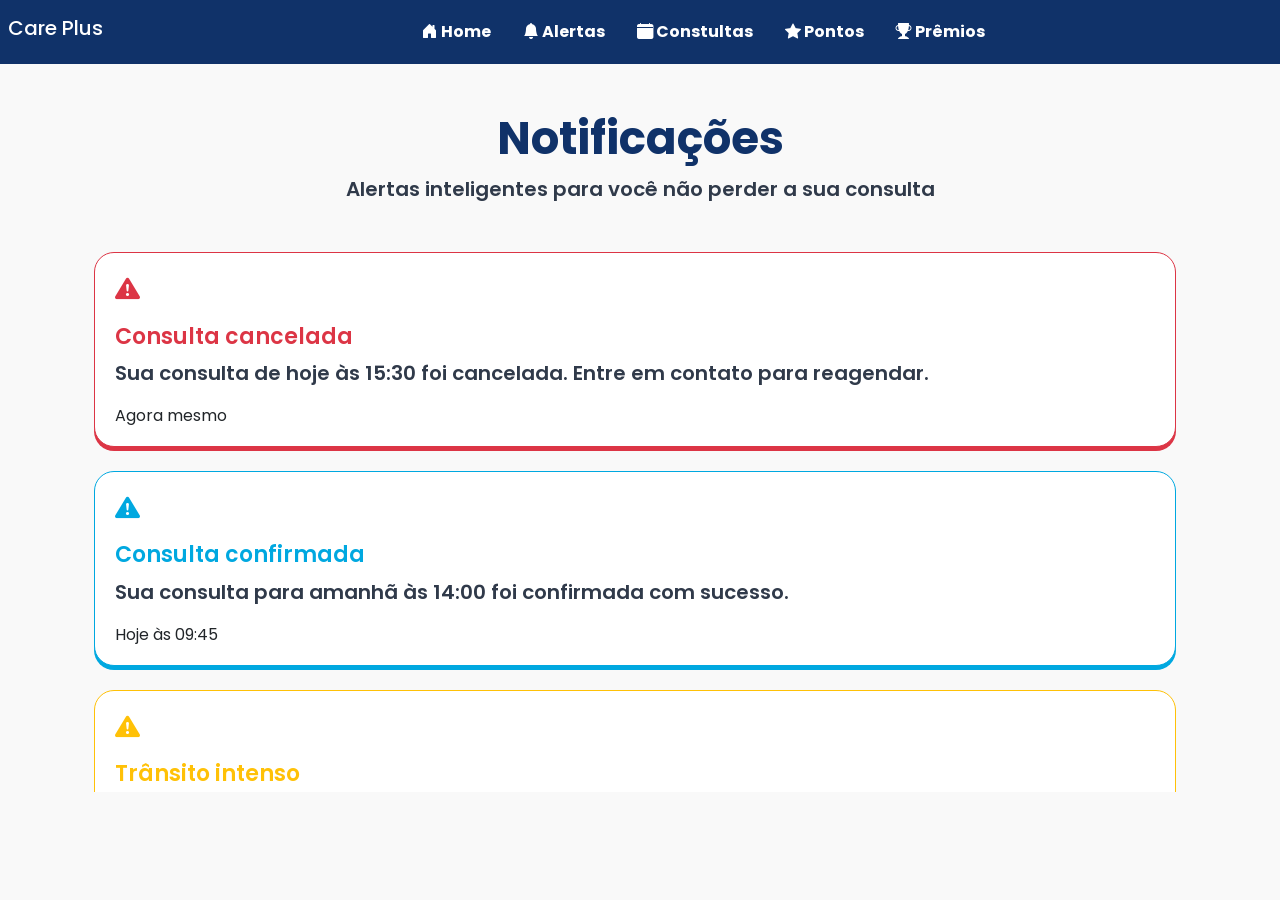
==== pages/alertas.html @ dc88d5b7 "Tela de notificações" ====
<!DOCTYPE html>
<html lang="pt-br">

<head>
    <meta charset="UTF-8">
    <meta name="viewport" content="width=device-width, initial-scale=1.0">
    <title>Alertas</title>
    <link href="https://cdn.jsdelivr.net/npm/bootstrap@5.3.3/dist/css/bootstrap.min.css" rel="stylesheet">
    <link rel="stylesheet" href="https://cdn.jsdelivr.net/npm/bootstrap-icons@1.11.3/font/bootstrap-icons.min.css">
    <link rel="stylesheet" href="../assets/css/style.css">
    <link rel="preconnect" href="https://fonts.googleapis.com">
    <link rel="preconnect" href="https://fonts.gstatic.com" crossorigin>
    <link
        href="https://fonts.googleapis.com/css2?family=Poppins:ital,wght@0,100;0,200;0,300;0,400;0,500;0,600;0,700;0,800;0,900;1,100;1,200;1,300;1,400;1,500;1,600;1,700;1,800;1,900&family=Roboto:ital,wght@0,100..900;1,100..900&display=swap"
        rel="stylesheet">
</head>

<body>

    <nav class="navbar navbar-expand-lg">
        <a class="navbar-brand h1 text-white p-2" href="./index.html">
            Care Plus
        </a>
        <div class="mx-auto">
            <ul class="navbar-nav d-flex flex-row gap-3">
                <li class="nav-item">
                    <a href="./index.html" class="nav-link text-white fw-bold">
                        <i class="bi bi-house-door-fill"></i>
                        Home
                    </a>
                </li>
                <li class="nav-item">
                    <a href="./pages/alertas.html" class="nav-link text-white fw-bold">
                        <i class="bi bi-bell-fill"></i>
                        Alertas
                    </a>
                </li>
                <li class="nav-item active">
                    <a href="#" class="nav-link text-white fw-bold">
                        <i class="bi bi-calendar-fill"></i>
                        Constultas
                    </a>
                </li>
                <li class="nav-item active">
                    <a href="#" class="nav-link text-white fw-bold">
                        <i class="bi bi-star-fill"></i>
                        Pontos
                    </a>
                </li>
                <li class="nav-item active">
                    <a href="#" class="nav-link text-white fw-bold">
                        <i class="bi bi-trophy-fill"></i>
                        Prêmios
                    </a>
                </li>
            </ul>

        </div>
    </nav>

    <section id="alertas">

        <div class="container">
            <div class="text-center mb-5 mt-5">

                <h2>Notificações</h2>

                <p class="section-description">Alertas inteligentes para você não perder a sua consulta</p>

            </div>

            <div class="container">

                <div class="alerts-container d-flex flex-column gap-4">

                    <div class="app-card app-alert-card alert-danger">

                        <i class="bi bi-exclamation-triangle-fill app-card-logo"></i>

                        <h3 class="app-card-title">
                            Consulta cancelada
                        </h3>

                        <p class="app-card-description">
                            Sua consulta de hoje às 15:30 foi cancelada. Entre em contato para reagendar.
                        </p>

                        <span class="alert-time">
                            Agora mesmo
                        </span>

                    </div>

                    <div class="app-card app-alert-card alert-success">

                        <i class="bi bi-exclamation-triangle-fill app-card-logo"></i>

                        <h3 class="app-card-title">
                            Consulta confirmada
                        </h3>

                        <p class="app-card-description">
                            Sua consulta para amanhã às 14:00 foi confirmada com sucesso.
                        </p>

                        <span class="alert-time">
                            Hoje às 09:45
                        </span>

                    </div>

                    <div class="app-card app-alert-card alert-warning">

                        <i class="bi bi-exclamation-triangle-fill app-card-logo"></i>

                        <h3 class="app-card-title">
                            Trânsito intenso
                        </h3>

                        <p class="app-card-description">
                            Foi identificado trânsito no trajeto da sua consulta. Recomendamos sair com antecedência.
                        </p>

                        <span class="alert-time">
                            Há 10 minutos
                        </span>

                    </div>

                    <div class="app-card app-alert-card alert-danger">

                        <i class="bi bi-exclamation-triangle-fill app-card-logo"></i>

                        <h3 class="app-card-title">
                            Consulta cancelada
                        </h3>

                        <p class="app-card-description">
                            Sua consulta de hoje às 15:30 foi cancelada. Entre em contato para reagendar.
                        </p>

                        <span class="alert-time">
                            Agora mesmo
                        </span>

                    </div>

                    <div class="app-card app-alert-card alert-danger">

                        <i class="bi bi-exclamation-triangle-fill app-card-logo"></i>

                        <h3 class="app-card-title">
                            Consulta cancelada
                        </h3>

                        <p class="app-card-description">
                            Sua consulta de hoje às 15:30 foi cancelada. Entre em contato para reagendar.
                        </p>

                        <span class="alert-time">
                            Agora mesmo
                        </span>

                    </div>


                </div>
    </section>

    <script src="./assets/js/script.js"></script>
</body>

</html>
---- assets/css/style.css ----
:root {
    --primary-color: hsl(195, 100%, 44%);
    --secondary-color: #103269;
    --description-color: #303a4a;
    --back-ground-color : #f9f9f9;

}

body {
    font-family: 'Poppins', sans-serif;
    background-color: var(--back-ground-color);
    height: 100vh;
}

h2 {
    color: var(--secondary-color);
    font-weight: bold;
    font-size: 45px;
}


.navbar {
    background-color: var(--secondary-color);
}


.section-description {
    color: var(--description-color);
    font-size: 20px;
    font-weight: 600;
}

.app-card {
    background-color: white;
    border-radius: 20px;
    border: var(--primary-color) 1px solid ;
    padding: 30px 25px;
    box-shadow: 0 4px var(--primary-color);
    transition: all 0.3s ease;
    height: 100%;
}

.app-card-logo {
    font-size: 25px;
    color: var(--primary-color);
}

.app-card-title {
    color: var(--primary-color);
    font-size: 22px;
    font-weight: 600;
    margin-top: 15px;
}

.app-card-description {
    color: var(--description-color);
    font-size: 20px;
    font-weight: 600;
}

.app-card-button {
    color: var(--primary-color);
    font-size: 15px;
    border-radius: 5px;
    text-decoration: none;
    font-weight: bold;
}

.alerts-container {
    max-height: 60vh;
    overflow-y: auto;
    padding-right: 10px;
    padding-bottom: 20px;
}

.alert-danger {
    border: 1px solid #dc3545;
    box-shadow: 0 4px #dc3545;
}

.app-alert-card{
    padding: 18px 20px;
}

.alert-danger .app-card-title,
.alert-danger .app-card-logo {
    color: #dc3545;
}

.alert-warning {
    border: 1px solid #ffc107;
    box-shadow: 0 4px #ffc107;
}

.alert-warning .app-card-title,
.alert-warning .app-card-logo {
    color: #ffc107;
}

.alert-sucess {
    border: 1px solid #008000;
    box-shadow: 0 4px #008000;
}

.alert-sucess .app-card-title,
.alert-sucess .app-card-logo {
    color: #008000;
}
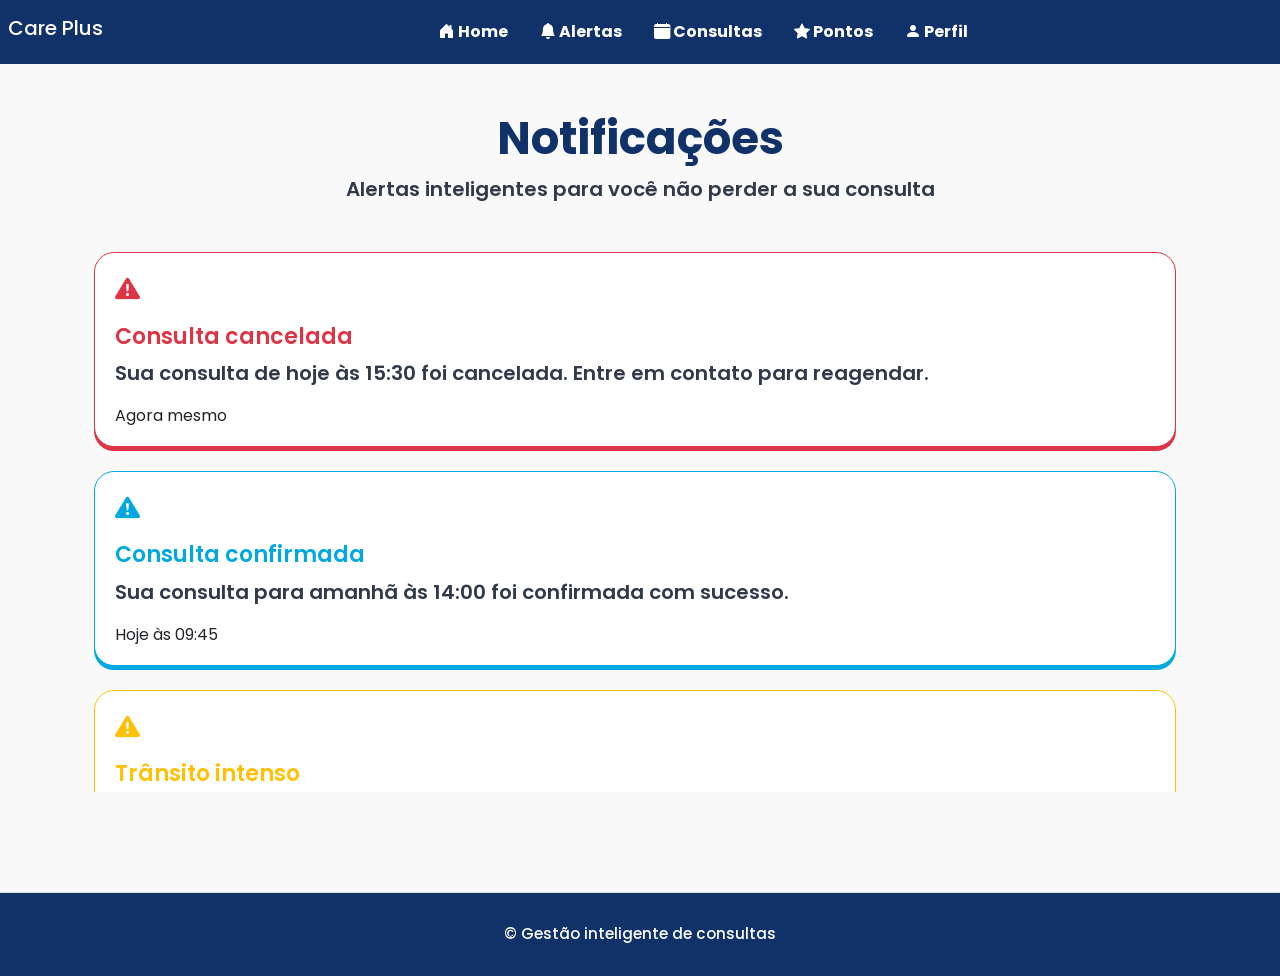
==== commit baf805a9: "Projeto final" ====
--- a/pages/alertas.html
+++ b/pages/alertas.html
@@ -18,154 +18,158 @@
 <body>
 
     <nav class="navbar navbar-expand-lg">
-        <a class="navbar-brand h1 text-white p-2" href="./index.html">
+        <a class="navbar-brand h1 text-white p-2" href="../index.html">
             Care Plus
         </a>
+
         <div class="mx-auto">
+
             <ul class="navbar-nav d-flex flex-row gap-3">
+
                 <li class="nav-item">
-                    <a href="./index.html" class="nav-link text-white fw-bold">
+                    <a href="../index.html" class="nav-link text-white fw-bold">
                         <i class="bi bi-house-door-fill"></i>
                         Home
                     </a>
                 </li>
+
                 <li class="nav-item">
-                    <a href="./pages/alertas.html" class="nav-link text-white fw-bold">
+                    <a href="./alertas.html" class="nav-link text-white fw-bold">
                         <i class="bi bi-bell-fill"></i>
                         Alertas
                     </a>
                 </li>
-                <li class="nav-item active">
-                    <a href="#" class="nav-link text-white fw-bold">
+
+                <li class="nav-item">
+                    <a href="./consultas.html" class="nav-link text-white fw-bold">
                         <i class="bi bi-calendar-fill"></i>
-                        Constultas
+                        Consultas
                     </a>
                 </li>
                 <li class="nav-item active">
-                    <a href="#" class="nav-link text-white fw-bold">
+                    <a href="./pontos.html" class="nav-link text-white fw-bold">
                         <i class="bi bi-star-fill"></i>
                         Pontos
                     </a>
                 </li>
                 <li class="nav-item active">
-                    <a href="#" class="nav-link text-white fw-bold">
-                        <i class="bi bi-trophy-fill"></i>
-                        Prêmios
+                    <a href="./perfil.html" class="nav-link text-white fw-bold">
+                        <i class="bi bi-person-fill"></i>
+                        Perfil
                     </a>
                 </li>
             </ul>
-
         </div>
     </nav>
 
-    <section id="alertas">
+    <main>
+
+        <section id="alertas">
+    
+            <div class="container">
+                <div class="text-center mb-5 mt-5">
+    
+                    <h2>Notificações</h2>
+    
+                    <p class="section-description">Alertas inteligentes para você não perder a sua consulta</p>
+    
+                </div>
+    
+                <div class="container">
+    
+                    <div class="alerts-container d-flex flex-column gap-4">
+    
+                        <div class="app-card app-alert-card alert-danger">
+    
+                            <i class="bi bi-exclamation-triangle-fill app-card-logo"></i>
+    
+                            <h3 class="app-card-title">
+                                Consulta cancelada
+                            </h3>
+    
+                            <p class="app-card-description">
+                                Sua consulta de hoje às 15:30 foi cancelada. Entre em contato para reagendar.
+                            </p>
+    
+                            <span class="alert-time">
+                                Agora mesmo
+                            </span>
+    
+                        </div>
+    
+                        <div class="app-card app-alert-card alert-success">
+    
+                            <i class="bi bi-exclamation-triangle-fill app-card-logo"></i>
+    
+                            <h3 class="app-card-title">
+                                Consulta confirmada
+                            </h3>
+    
+                            <p class="app-card-description">
+                                Sua consulta para amanhã às 14:00 foi confirmada com sucesso.
+                            </p>
+    
+                            <span class="alert-time">
+                                Hoje às 09:45
+                            </span>
+    
+                        </div>
+    
+                        <div class="app-card app-alert-card alert-warning">
+    
+                            <i class="bi bi-exclamation-triangle-fill app-card-logo"></i>
+    
+                            <h3 class="app-card-title">
+                                Trânsito intenso
+                            </h3>
+    
+                            <p class="app-card-description">
+                                Foi identificado trânsito no trajeto da sua consulta. Recomendamos sair com antecedência.
+                            </p>
+    
+                            <span class="alert-time">
+                                Há 10 minutos
+                            </span>
+    
+                        </div>
+    
+                        <div class="app-card app-alert-card alert-success">
+    
+                            <i class="bi bi-exclamation-triangle-fill app-card-logo"></i>
+    
+                            <h3 class="app-card-title">
+                                Consulta confirmada
+                            </h3>
+    
+                            <p class="app-card-description">
+                                Sua consulta de terça às 10:30 foi cancelada. Entre em contato para reagendar.
+                            </p>
+    
+                            <span class="alert-time">
+                                há 3 horas
+                            </span>
+    
+                        </div>
+    
+                    </div>
+        </section>
+
+    </main>
+
+    <footer class="app-footer">
 
         <div class="container">
-            <div class="text-center mb-5 mt-5">
 
-                <h2>Notificações</h2>
+            <p class="footer-text">
 
-                <p class="section-description">Alertas inteligentes para você não perder a sua consulta</p>
+                © Gestão inteligente de consultas
 
-            </div>
+            </p>
 
-            <div class="container">
+        </div>
 
-                <div class="alerts-container d-flex flex-column gap-4">
+    </footer>
 
-                    <div class="app-card app-alert-card alert-danger">
-
-                        <i class="bi bi-exclamation-triangle-fill app-card-logo"></i>
-
-                        <h3 class="app-card-title">
-                            Consulta cancelada
-                        </h3>
-
-                        <p class="app-card-description">
-                            Sua consulta de hoje às 15:30 foi cancelada. Entre em contato para reagendar.
-                        </p>
-
-                        <span class="alert-time">
-                            Agora mesmo
-                        </span>
-
-                    </div>
-
-                    <div class="app-card app-alert-card alert-success">
-
-                        <i class="bi bi-exclamation-triangle-fill app-card-logo"></i>
-
-                        <h3 class="app-card-title">
-                            Consulta confirmada
-                        </h3>
-
-                        <p class="app-card-description">
-                            Sua consulta para amanhã às 14:00 foi confirmada com sucesso.
-                        </p>
-
-                        <span class="alert-time">
-                            Hoje às 09:45
-                        </span>
-
-                    </div>
-
-                    <div class="app-card app-alert-card alert-warning">
-
-                        <i class="bi bi-exclamation-triangle-fill app-card-logo"></i>
-
-                        <h3 class="app-card-title">
-                            Trânsito intenso
-                        </h3>
-
-                        <p class="app-card-description">
-                            Foi identificado trânsito no trajeto da sua consulta. Recomendamos sair com antecedência.
-                        </p>
-
-                        <span class="alert-time">
-                            Há 10 minutos
-                        </span>
-
-                    </div>
-
-                    <div class="app-card app-alert-card alert-danger">
-
-                        <i class="bi bi-exclamation-triangle-fill app-card-logo"></i>
-
-                        <h3 class="app-card-title">
-                            Consulta cancelada
-                        </h3>
-
-                        <p class="app-card-description">
-                            Sua consulta de hoje às 15:30 foi cancelada. Entre em contato para reagendar.
-                        </p>
-
-                        <span class="alert-time">
-                            Agora mesmo
-                        </span>
-
-                    </div>
-
-                    <div class="app-card app-alert-card alert-danger">
-
-                        <i class="bi bi-exclamation-triangle-fill app-card-logo"></i>
-
-                        <h3 class="app-card-title">
-                            Consulta cancelada
-                        </h3>
-
-                        <p class="app-card-description">
-                            Sua consulta de hoje às 15:30 foi cancelada. Entre em contato para reagendar.
-                        </p>
-
-                        <span class="alert-time">
-                            Agora mesmo
-                        </span>
-
-                    </div>
-
-
-                </div>
-    </section>
 
     <script src="./assets/js/script.js"></script>
 </body>
--- a/assets/css/style.css
+++ b/assets/css/style.css
@@ -2,14 +2,20 @@
     --primary-color: hsl(195, 100%, 44%);
     --secondary-color: #103269;
     --description-color: #303a4a;
-    --back-ground-color : #f9f9f9;
-
+    --back-ground-color: #f9f9f9;
 }
 
 body {
     font-family: 'Poppins', sans-serif;
     background-color: var(--back-ground-color);
     height: 100vh;
+    min-height: 100vh;
+    display: flex;
+    flex-direction: column;
+}
+
+main {
+    flex: 1;
 }
 
 h2 {
@@ -18,11 +24,9 @@
     font-size: 45px;
 }
 
-
 .navbar {
     background-color: var(--secondary-color);
 }
-
 
 .section-description {
     color: var(--description-color);
@@ -33,7 +37,7 @@
 .app-card {
     background-color: white;
     border-radius: 20px;
-    border: var(--primary-color) 1px solid ;
+    border: var(--primary-color) 1px solid;
     padding: 30px 25px;
     box-shadow: 0 4px var(--primary-color);
     transition: all 0.3s ease;
@@ -78,7 +82,7 @@
     box-shadow: 0 4px #dc3545;
 }
 
-.app-alert-card{
+.app-alert-card {
     padding: 18px 20px;
 }
 
@@ -106,3 +110,426 @@
 .alert-sucess .app-card-logo {
     color: #008000;
 }
+
+.consultas-list {
+    display: flex;
+    flex-direction: column;
+    gap: 20px;
+    padding-bottom: 100px;
+}
+
+.consulta-card {
+    display: flex;
+    justify-content: space-between;
+    align-items: end;
+    background-color: white;
+    border-radius: 20px;
+    border: var(--secondary-color) 1px solid;
+    padding: 30px 25px;
+    box-shadow: 0 4px var(--secondary-color);
+    transition: all 0.3s ease;
+}
+
+.consulta-card-info {
+    display: flex;
+    flex-direction: column;
+    gap: 5px;
+    color: var(--secondary-color);
+}
+
+.consulta-card-actions {
+    display: flex;
+    gap: 10px;
+    flex-wrap: wrap;
+    justify-content: end;
+}
+
+.consulta-btn-confirm {
+    border-color: #22c55e;
+    color: #22c55e;
+}
+
+.consulta-btn-confirm:hover {
+    background: #22c55e;
+    border-color: #22c55e;
+    color: white;
+}
+
+.consulta-btn-remarcar {
+    border-color: #f59e0b;
+    color: #f59e0b;
+}
+
+.consulta-btn-remarcar:hover {
+    background: #f59e0b;
+    border-color: #f59e0b;
+    color: white;
+}
+
+.consulta-btn-rota {
+    background: #0ea5e9;
+    border-color: #0ea5e9;
+}
+
+.consulta-btn-rota:hover {
+    background: #0284c7;
+    border-color: #0284c7;
+}
+
+.consulta-status.confirmed {
+    color: #22c55e;
+    font-weight: bold;
+}
+
+.consulta-status.pending {
+    color: #f59e0b;
+    font-weight: bold;
+}
+
+.consulta-status.canceled {
+    color: #dc3545;
+    font-weight: bold;
+}
+
+#profile {
+    padding: 80px 0;
+    background: #f8f9fa;
+}
+
+.profile-header {
+    background: white;
+    border-radius: 24px;
+    padding: 40px 20px;
+    text-align: center;
+    box-shadow: 0 4px 12px rgba(0, 0, 0, 0.08);
+    margin-top: 20px;
+    margin-bottom: 40px;
+}
+
+.profile-avatar {
+    font-size: 6rem;
+    color: var(--primary-color);
+    margin-bottom: 20px;
+}
+
+.profile-name {
+    font-size: 2rem;
+    font-weight: 700;
+    color: #0d3b66;
+    margin-bottom: 10px;
+}
+
+.profile-email {
+    color: #6c757d;
+    font-size: 1rem;
+    margin-bottom: 20px;
+}
+
+.profile-badge {
+    display: inline-block;
+    background: #e7f1ff;
+    color: var(--primary-color);
+    padding: 10px 20px;
+    border-radius: 999px;
+    font-weight: 600;
+    font-size: 0.95rem;
+}
+
+.profile-card {
+    display: flex;
+    flex-direction: column;
+    justify-content: center;
+    background: white;
+    border-radius: 24px;
+    padding: 30px;
+    box-shadow: 0 4px 12px rgba(0, 0, 0, 0.08);
+    height: 100%;
+}
+
+.profile-card h3 {
+    font-size: 1.3rem;
+    font-weight: 700;
+    color: #0d3b66;
+    margin-bottom: 25px;
+}
+
+.profile-card p {
+    color: #0d3b66;
+    margin-bottom: 25px;
+}
+
+.profile-stat {
+    display: flex;
+    justify-content: space-between;
+    align-items: center;
+    padding: 15px 0;
+    border-bottom: 1px solid #e9ecef;
+}
+
+.profile-stat:last-child {
+    border-bottom: none;
+}
+
+.profile-stat span {
+    color: #6c757d;
+}
+
+.profile-stat strong {
+    font-size: 1.2rem;
+    color: var(--primary-color);
+}
+
+
+.points-card {
+    background: white;
+    color: var(--secondary-color);
+    font-weight: 700;
+    border-radius: 20px;
+    padding: 25px;
+    border: 1px solid #d8e3ee;
+    box-shadow: 0 4px 12px rgba(0, 0, 0, 0.08);
+    margin-bottom: 35px;
+}
+
+.points-info {
+    display: flex;
+    justify-content: space-between;
+    align-items: center;
+    margin-bottom: 15px;
+}
+
+.points-value {
+    color: var(--secondary-color);
+    font-size: 2rem;
+    font-weight: 800;
+}
+
+.progress {
+    height: 10px;
+    border-radius: 999px;
+    overflow: hidden;
+    background: #e6edf5;
+}
+
+.progress-bar {
+    background: var(--primary-color);
+    border-radius: 999px;
+}
+
+.progress-labels {
+    display: flex;
+    justify-content: space-between;
+    margin-top: 10px;
+    font-size: 14px;
+    color: #7b8797;
+    font-weight: 600;
+}
+
+.points-title {
+    color: var(--secondary-color);
+    font-weight: 700;
+    margin-bottom: 20px;
+    font-size: 1.5rem;
+}
+
+.history-card {
+    background: white;
+    border-radius: 20px;
+    padding: 20px;
+    border: 1px solid #d8e3ee;
+    box-shadow: 0 4px 12px rgba(0, 0, 0, 0.08);
+}
+
+.history-item {
+    display: flex;
+    justify-content: space-between;
+    align-items: center;
+    padding: 18px 0;
+    border-bottom: 1px solid #edf2f7;
+}
+
+.history-item:last-child {
+    border-bottom: none;
+}
+
+.history-left {
+    display: flex;
+    gap: 15px;
+    align-items: center;
+}
+
+.history-icon {
+    width: 45px;
+    height: 45px;
+    border-radius: 50%;
+    display: flex;
+    justify-content: center;
+    align-items: center;
+    font-size: 22px;
+    color: white;
+}
+
+.icon-positive {
+    background: #22c55e;
+}
+
+.icon-negative {
+    background: #ef4444;
+}
+
+.history-title {
+    font-weight: 600;
+    color: var(--secondary-color);
+    margin-bottom: 3px;
+}
+
+.history-date {
+    font-size: 13px;
+    color: #8b97a8;
+}
+
+.history-points-positive {
+    color: #22c55e;
+    font-weight: 700;
+}
+
+.history-points-negative {
+    color: #ef4444;
+    font-weight: 700;
+}
+
+
+.rewards-grid {
+    margin-top: 20px;
+}
+
+.reward-card {
+    background: white;
+    border-radius: 18px;
+    padding: 20px;
+    border: 1px solid #d8e3ee;
+    box-shadow: 0 4px 12px rgba(0, 0, 0, 0.08);
+    height: 100%;
+    transition: 0.3s ease;
+}
+
+.reward-icon {
+    font-size: 20px;
+    color: var(--primary-color);
+    margin-bottom: 15px;
+}
+
+.reward-card:hover {
+    transform: translateY(-5px);
+}
+
+
+.reward-title {
+    color: var(--secondary-color);
+    font-weight: 700;
+    font-size: 18px;
+    margin-bottom: 8px;
+}
+
+.reward-description {
+    color: #7b8797;
+    font-size: 14px;
+    margin-bottom: 20px;
+}
+
+.reward-footer {
+    display: flex;
+    justify-content: space-between;
+    align-items: center;
+}
+
+.reward-points {
+    color: var(--primary-color);
+    font-weight: 700;
+    font-size: 14px;
+}
+
+.reward-button {
+    border: 1px solid var(--primary-color);
+    background: transparent;
+    color: var(--primary-color);
+    padding: 6px 18px;
+    border-radius: 999px;
+    font-size: 13px;
+    font-weight: 600;
+    transition: 0.3s ease;
+}
+
+.reward-button:hover {
+    background: var(--primary-color);
+    color: white;
+}
+
+
+@media (max-width: 768px) {
+
+    .profile-header {
+        padding: 30px 20px;
+    }
+
+    .profile-avatar {
+        font-size: 5rem;
+    }
+
+    .profile-name {
+        font-size: 1.6rem;
+    }
+
+    .profile-actions {
+        flex-direction: column;
+    }
+
+    .profile-actions .btn {
+        width: 100%;
+    }
+
+    .page-title {
+        font-size: 2rem;
+    }
+
+    .points-info {
+        flex-direction: column;
+        align-items: start;
+        gap: 10px;
+    }
+
+    .reward-footer {
+        flex-direction: column;
+        align-items: start;
+        gap: 15px;
+    }
+
+    .reward-button {
+        width: 100%;
+    }
+}
+
+.app-footer {
+
+    margin-top: 100px;
+
+    padding: 30px 0;
+
+    background: var(--secondary-color);
+
+    border-top: 1px solid #dee2e6;
+}
+
+
+.footer-text {
+
+    text-align: center;
+
+    margin: 0;
+
+    color: #ffffff;
+
+    font-size: 0.95rem;
+
+    font-weight: 500;
+}
